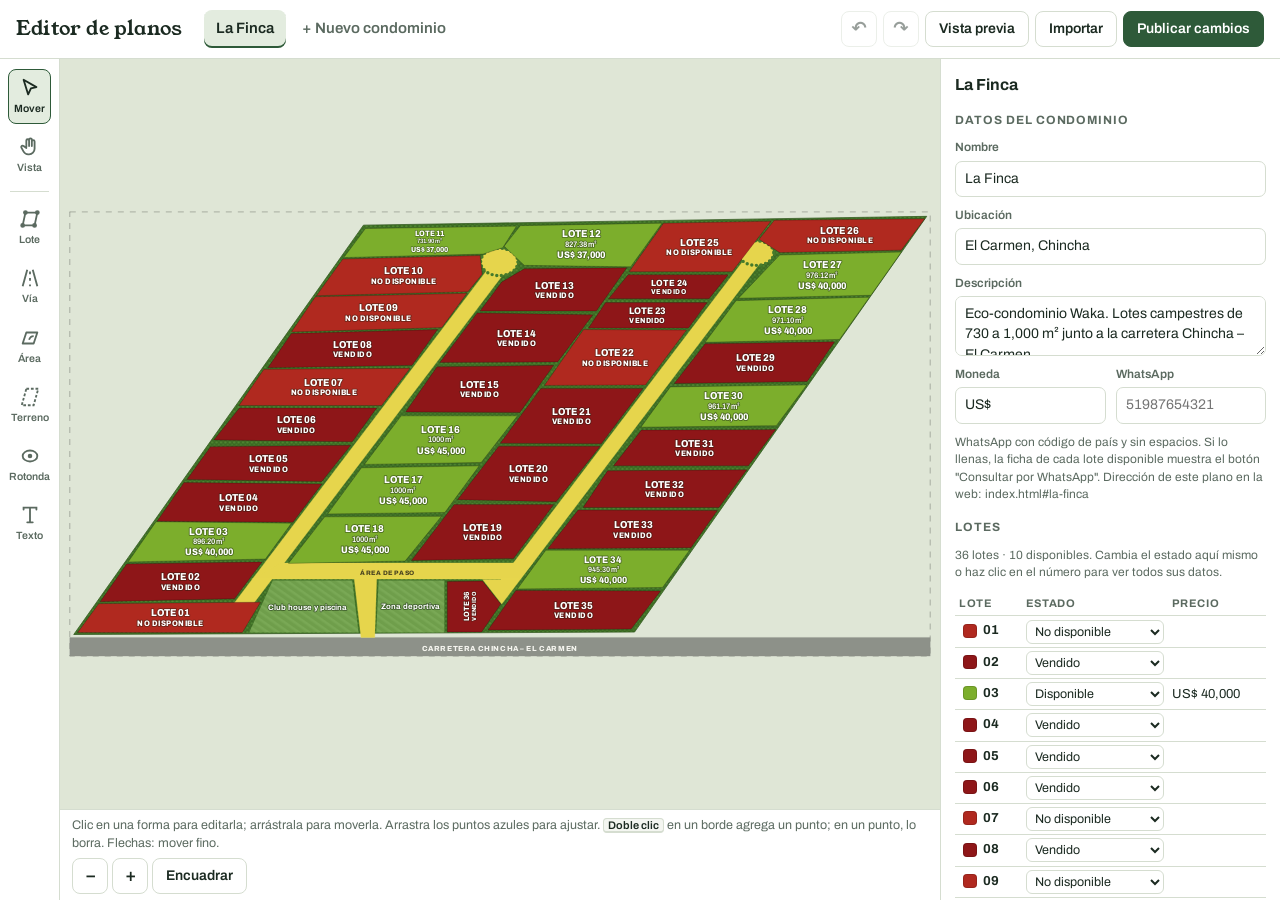
==== editor.html @ 71a41a4e "Plataforma de planos de lotes con La Finca digitalizada Reemplaza el contenido anterior del reposito" ====
<!doctype html>
<html lang="es">
<head>
<meta charset="utf-8">
<meta name="viewport" content="width=device-width, initial-scale=1, viewport-fit=cover">
<title>Editor de Planos</title>
<meta name="robots" content="noindex">
<link rel="preconnect" href="https://fonts.googleapis.com">
<link rel="preconnect" href="https://fonts.gstatic.com" crossorigin>
<link rel="stylesheet" href="https://fonts.googleapis.com/css2?family=Archivo:wdth,wght@75..125,400..800&family=Young+Serif&display=swap">
<link rel="stylesheet" href="assets/css/estilo.css">
</head>
<body class="editor-body">
<header class="barra">
  <div class="marca"><span class="marca-nombre">Editor de planos</span></div>
  <nav class="pestanas" id="pestanas" role="tablist" aria-label="Condominios"></nav>
  <div class="acciones">
    <button type="button" class="btn btn-icono" id="btnDeshacer" title="Deshacer (Ctrl+Z)" aria-label="Deshacer">↶</button>
    <button type="button" class="btn btn-icono" id="btnRehacer" title="Rehacer (Ctrl+Y)" aria-label="Rehacer">↷</button>
    <a class="btn" id="btnVista" href="index.html?borrador" target="_blank" rel="noopener">Vista previa</a>
    <button type="button" class="btn" id="btnImportar">Importar</button>
    <button type="button" class="btn btn-primario" id="btnPublicar">Publicar cambios</button>
    <input type="file" id="archivoImportar" accept=".js,.json,application/json,text/javascript" hidden>
  </div>
</header>

<div class="aviso-borrador" id="avisoBorrador" hidden>
  <span>Tienes cambios guardados en este navegador que aún no están publicados en la web.</span>
  <button type="button" class="btn" id="btnDescartar">Descartar borrador</button>
</div>

<main class="editor">
  <nav class="herramientas" id="herramientas" aria-label="Herramientas">
    <button type="button" class="herr" data-herr="seleccionar" title="Seleccionar y mover (V)">
      <svg viewBox="0 0 24 24" fill="none" stroke="currentColor" stroke-width="2" stroke-linejoin="round"><path d="M5 3l14 8-6 1.5L10 19z"/></svg>Mover</button>
    <button type="button" class="herr" data-herr="mano" title="Desplazar la vista (H o barra espaciadora)">
      <svg viewBox="0 0 24 24" fill="none" stroke="currentColor" stroke-width="2" stroke-linecap="round"><path d="M8 12V5a1.5 1.5 0 013 0v6m0-7a1.5 1.5 0 013 0v7m0-5a1.5 1.5 0 013 0v8a6 6 0 01-6 6h-1a6 6 0 01-5-3l-2.5-4.5a1.5 1.5 0 012.5-1.5L8 13"/></svg>Vista</button>
    <div class="herr-sep"></div>
    <button type="button" class="herr" data-herr="lote" title="Dibujar lote (L)">
      <svg viewBox="0 0 24 24" fill="none" stroke="currentColor" stroke-width="2" stroke-linejoin="round"><path d="M7 5h13l-3 14H4z"/><circle cx="7" cy="5" r="1.6" fill="currentColor"/><circle cx="20" cy="5" r="1.6" fill="currentColor"/><circle cx="17" cy="19" r="1.6" fill="currentColor"/><circle cx="4" cy="19" r="1.6" fill="currentColor"/></svg>Lote</button>
    <button type="button" class="herr" data-herr="via" title="Dibujar vía o calle (R)">
      <svg viewBox="0 0 24 24" fill="none" stroke="currentColor" stroke-width="2"><path d="M9 3L4 21M15 3l5 18"/><path d="M12 5v3m0 4v3m0 4v2" stroke-dasharray="0"/></svg>Vía</button>
    <button type="button" class="herr" data-herr="area" title="Dibujar área común (A)">
      <svg viewBox="0 0 24 24" fill="none" stroke="currentColor" stroke-width="2" stroke-linejoin="round"><path d="M4 18l4-12h12l-4 12z"/><path d="M11 14c1-3 3-4 5-4" /></svg>Área</button>
    <button type="button" class="herr" data-herr="terreno" title="Dibujar contorno del terreno (T)">
      <svg viewBox="0 0 24 24" fill="none" stroke="currentColor" stroke-width="2" stroke-dasharray="3 2"><path d="M8 3h13l-5 18H3z"/></svg>Terreno</button>
    <button type="button" class="herr" data-herr="rotonda" title="Rotonda: arrastra para dibujar (O)">
      <svg viewBox="0 0 24 24" fill="none" stroke="currentColor" stroke-width="2"><ellipse cx="12" cy="12" rx="8" ry="6"/><circle cx="12" cy="12" r="1.5" fill="currentColor"/></svg>Rotonda</button>
    <button type="button" class="herr" data-herr="texto" title="Texto (X)">
      <svg viewBox="0 0 24 24" fill="none" stroke="currentColor" stroke-width="2" stroke-linecap="round"><path d="M5 6V4h14v2M12 4v16M9 20h6"/></svg>Texto</button>
  </nav>

  <section class="lienzo" id="lienzo">
    <div class="plano-marco" id="marco">
      <svg id="plano" class="plano-svg" role="img" aria-label="Plano en edición"></svg>
    </div>
    <div class="lienzo-info">
      <span id="ayudaHerr"></span>
      <span class="zoom">
        <button type="button" class="btn btn-icono" id="zoomMenos" aria-label="Alejar">−</button>
        <button type="button" class="btn btn-icono" id="zoomMas" aria-label="Acercar">+</button>
        <button type="button" class="btn" id="zoomReset">Encuadrar</button>
      </span>
    </div>
  </section>

  <aside class="propiedades" id="propiedades" aria-label="Propiedades"></aside>
</main>

<dialog class="modal" id="modal"></dialog>
<div class="aviso-flotante" id="aviso" role="status" hidden></div>

<script src="data/condominios.js"></script>
<script src="assets/js/plano.js"></script>
<script src="assets/js/editor.js"></script>
</body>
</html>
---- assets/css/estilo.css ----
/* ==========================================================================
   Estilo compartido: visor público (index.html) y editor (editor.html)
   ========================================================================== */

:root {
  --fondo: #eef1ea;
  --superficie: #ffffff;
  --superficie-2: #f4f6f1;
  --tinta: #1b2a21;
  --tenue: #5b6a60;
  --linea: #d5ddd0;
  --acento: #2e5a39;
  --acento-tinta: #ffffff;
  --acento-suave: #e3ecdf;
  --campo: #dfe6d6;
  --peligro: #a3261f;
  --sombra: 0 1px 2px rgb(20 40 25 / 8%), 0 6px 24px rgb(20 40 25 / 8%);
  --radio: 10px;
  --fuente: "Archivo", system-ui, -apple-system, "Segoe UI", Roboto, sans-serif;
  --fuente-titulo: "Young Serif", Georgia, "Times New Roman", serif;
  color-scheme: light;
}

@media (prefers-color-scheme: dark) {
  :root:not([data-theme="light"]) {
    --fondo: #111813;
    --superficie: #19221c;
    --superficie-2: #1f2a23;
    --tinta: #e5ece4;
    --tenue: #9aa99e;
    --linea: #2d3a31;
    --acento: #9ccc84;
    --acento-tinta: #10200f;
    --acento-suave: #24352a;
    --campo: #1c261f;
    --peligro: #ef7a6f;
    --sombra: 0 1px 2px rgb(0 0 0 / 30%), 0 6px 24px rgb(0 0 0 / 25%);
    color-scheme: dark;
  }
}
:root[data-theme="dark"] {
  --fondo: #111813;
  --superficie: #19221c;
  --superficie-2: #1f2a23;
  --tinta: #e5ece4;
  --tenue: #9aa99e;
  --linea: #2d3a31;
  --acento: #9ccc84;
  --acento-tinta: #10200f;
  --acento-suave: #24352a;
  --campo: #1c261f;
  --peligro: #ef7a6f;
  --sombra: 0 1px 2px rgb(0 0 0 / 30%), 0 6px 24px rgb(0 0 0 / 25%);
  color-scheme: dark;
}

* { box-sizing: border-box; }
html, body { height: 100%; }
body {
  margin: 0;
  background: var(--fondo);
  color: var(--tinta);
  font: 15px/1.45 var(--fuente);
  font-variant-numeric: tabular-nums;
}
button, input, select, textarea { font: inherit; color: inherit; }
[hidden] { display: none !important; }
:focus-visible { outline: 2px solid var(--acento); outline-offset: 2px; }

/* ---------- Botones ---------- */
.btn {
  display: inline-flex; align-items: center; justify-content: center; gap: 6px;
  min-height: 36px; padding: 7px 13px;
  border: 1px solid var(--linea); border-radius: 8px;
  background: var(--superficie); color: var(--tinta);
  font-weight: 600; font-size: 14px; line-height: 1.1;
  cursor: pointer; text-decoration: none; white-space: nowrap;
}
.btn:hover { background: var(--superficie-2); }
.btn:disabled { opacity: .45; cursor: default; }
.btn-primario { background: var(--acento); border-color: var(--acento); color: var(--acento-tinta); }
.btn-primario:hover { background: var(--acento); filter: brightness(1.08); }
.btn-peligro { color: var(--peligro); }
.btn-icono { width: 36px; padding: 0; font-size: 18px; }

/* ---------- Barra superior ---------- */
.barra {
  position: sticky; top: env(safe-area-inset-top, 0px); z-index: 20;
  display: flex; flex-wrap: wrap; align-items: center; gap: 10px 22px;
  padding: 10px 16px;
  background: var(--superficie);
  border-bottom: 1px solid var(--linea);
}
.marca { display: flex; align-items: baseline; gap: 10px; }
.marca-nombre { font-family: var(--fuente-titulo); font-size: 20px; letter-spacing: .01em; }
.marca-sub { font-size: 12px; color: var(--tenue); text-transform: uppercase; letter-spacing: .08em; }
.pestanas { display: flex; gap: 4px; flex-wrap: wrap; flex: 1; min-width: 0; }
.pestana {
  border: 0; background: transparent; cursor: pointer;
  padding: 8px 12px; border-radius: 8px;
  font-weight: 600; color: var(--tenue);
}
.pestana:hover { background: var(--superficie-2); color: var(--tinta); }
.pestana[aria-selected="true"] { background: var(--acento-suave); color: var(--tinta); box-shadow: inset 0 -2px 0 var(--acento); }

/* ---------- Plano (compartido) ---------- */
.plano-marco {
  position: relative;
  background: var(--campo);
  border-radius: var(--radio);
  overflow: hidden;
  touch-action: none;
}
.plano-svg { display: block; width: 100%; height: auto; user-select: none; -webkit-user-select: none; }
.plano-svg text { font-family: "Archivo", system-ui, sans-serif; }

.forma-lote polygon { stroke: rgb(0 0 0 / 22%); stroke-width: 1; vector-effect: non-scaling-stroke; transition: filter .12s, opacity .15s; }
.interactivo .forma-lote { cursor: pointer; }
.interactivo .forma-lote:hover polygon { filter: brightness(1.13) saturate(1.05); }
.forma-lote.sel polygon { stroke: #ffffff; stroke-width: 3.5; }
.forma-lote.sel { filter: drop-shadow(0 0 5px rgb(0 0 0 / 55%)); }
.forma-lote.atenuado { opacity: .32; }
.etiqueta-lote { pointer-events: none; fill: #fff; font-weight: 800; paint-order: stroke; stroke: rgb(20 30 15 / 45%); stroke-linejoin: round; font-stretch: 90%; }
.etiqueta-lote .l-e { letter-spacing: .06em; }
.etiqueta-area { pointer-events: none; fill: #fff; font-weight: 700; paint-order: stroke; stroke: rgb(20 40 15 / 55%); stroke-linejoin: round; text-anchor: middle; }
.texto-libre { font-weight: 800; letter-spacing: .08em; text-anchor: middle; }

.leyenda { display: flex; flex-wrap: wrap; gap: 6px 16px; font-size: 13px; color: var(--tenue); }
.leyenda span { display: inline-flex; align-items: center; gap: 6px; }
.muestra { width: 14px; height: 14px; border-radius: 4px; flex: none; box-shadow: inset 0 0 0 1px rgb(0 0 0 / 15%); }

.zoom { display: flex; gap: 4px; }

/* ==========================================================================
   Visor público
   ========================================================================== */
.visor {
  display: grid; grid-template-columns: minmax(0, 1fr) 340px; gap: 16px;
  max-width: 1500px; margin: 0 auto; padding: 16px;
}
.tarjeta { background: var(--superficie); border: 1px solid var(--linea); border-radius: 14px; box-shadow: var(--sombra); }
.plano-card { padding: 16px; display: flex; flex-direction: column; gap: 12px; min-width: 0; }
.plano-cabecera { display: flex; flex-wrap: wrap; justify-content: space-between; align-items: flex-end; gap: 8px 20px; }
.plano-cabecera h1 { font-family: var(--fuente-titulo); font-weight: 400; font-size: clamp(26px, 3.2vw, 36px); line-height: 1.05; margin: 0; text-wrap: balance; }
.plano-cabecera p { margin: 4px 0 0; color: var(--tenue); }
.resumen { display: flex; gap: 18px; }
.cifra { display: flex; flex-direction: column; align-items: flex-end; }
.cifra b { font-size: 24px; line-height: 1; }
.cifra small { font-size: 11px; text-transform: uppercase; letter-spacing: .08em; color: var(--tenue); }
.cifra-verde b { color: #4f8a1f; }
:root[data-theme="dark"] .cifra-verde b { color: #9ccc84; }
@media (prefers-color-scheme: dark) { :root:not([data-theme="light"]) .cifra-verde b { color: #9ccc84; } }
.plano-herramientas { display: flex; flex-wrap: wrap; justify-content: space-between; align-items: center; gap: 8px; }
.segmento { display: inline-flex; border: 1px solid var(--linea); border-radius: 9px; padding: 2px; background: var(--superficie-2); }
.segmento button { border: 0; background: transparent; padding: 6px 12px; border-radius: 7px; cursor: pointer; font-weight: 600; font-size: 14px; color: var(--tenue); }
.segmento button[aria-pressed="true"] { background: var(--superficie); color: var(--tinta); box-shadow: 0 1px 2px rgb(0 0 0 / 12%); }
.nota-plano { font-size: 12px; color: var(--tenue); margin: 0; }

.panel { padding: 16px; display: flex; flex-direction: column; gap: 14px; align-self: start; position: sticky; top: 76px; max-height: calc(100vh - 92px); overflow: auto; }
.panel h2 { margin: 0; font-size: 13px; text-transform: uppercase; letter-spacing: .09em; color: var(--tenue); font-weight: 700; }
.lista-lotes { display: flex; flex-direction: column; gap: 6px; margin: 0; padding: 0; list-style: none; }
.fila-lote {
  width: 100%; display: grid; grid-template-columns: auto 1fr auto; align-items: center; gap: 10px;
  padding: 10px 12px; text-align: left; cursor: pointer;
  background: var(--superficie-2); border: 1px solid transparent; border-radius: 10px;
}
.fila-lote:hover { border-color: var(--linea); }
.fila-lote strong { display: block; font-size: 15px; }
.fila-lote small { color: var(--tenue); font-size: 13px; }
.fila-precio { font-weight: 700; font-size: 15px; }
.vacio { color: var(--tenue); font-size: 14px; margin: 0; }

.detalle { display: flex; flex-direction: column; gap: 14px; }
.detalle-cab { display: flex; justify-content: space-between; align-items: flex-start; gap: 10px; }
.detalle-cab h3 { font-family: var(--fuente-titulo); font-weight: 400; font-size: 30px; line-height: 1; margin: 2px 0 0; }
.pastilla { display: inline-flex; align-items: center; gap: 6px; padding: 4px 10px; border-radius: 99px; font-size: 12px; font-weight: 700; letter-spacing: .06em; text-transform: uppercase; color: #fff; }
.precio-grande { font-size: 28px; font-weight: 800; letter-spacing: -.01em; }
.precio-grande small { display: block; font-size: 12px; font-weight: 600; color: var(--tenue); letter-spacing: .06em; text-transform: uppercase; }
.datos { display: grid; grid-template-columns: 1fr 1fr; gap: 10px; margin: 0; }
.datos div { background: var(--superficie-2); border-radius: 10px; padding: 10px 12px; }
.datos .ancho { grid-column: 1 / -1; }
.datos dt { font-size: 11px; text-transform: uppercase; letter-spacing: .08em; color: var(--tenue); }
.datos dd { margin: 2px 0 0; font-weight: 700; font-size: 16px; overflow-wrap: anywhere; }
.contacto { display: flex; flex-direction: column; gap: 6px; font-size: 13px; color: var(--tenue); }

.pie { max-width: 1500px; margin: 0 auto; padding: 0 16px 24px; color: var(--tenue); font-size: 12px; }

@media (max-width: 600px) {
  .barra { gap: 6px 12px; }
  .pestanas { flex: 1 1 100%; flex-wrap: nowrap; overflow-x: auto; }
  .pestana { flex: none; }
}
@media (max-width: 960px) {
  .visor { grid-template-columns: 1fr; padding: 12px; }
  .panel { position: static; max-height: none; }
  .plano-card { padding: 12px; }
}

/* Modo incrustado (iframe en otra web): index.html?embed */
.embed .barra, .embed .pie { display: none; }
.embed .visor { padding: 8px; }

/* ==========================================================================
   Editor
   ========================================================================== */
.editor-body { display: flex; flex-direction: column; height: 100%; overflow: hidden; }
.editor-body .barra { position: static; }
.acciones { display: flex; flex-wrap: wrap; gap: 6px; }
.aviso-borrador {
  display: flex; flex-wrap: wrap; align-items: center; gap: 8px 14px;
  padding: 7px 16px; font-size: 13px;
  background: var(--acento-suave); border-bottom: 1px solid var(--linea);
}
.editor {
  flex: 1; min-height: 0;
  display: grid; grid-template-columns: 60px minmax(0, 1fr) 340px;
}
.herramientas {
  display: flex; flex-direction: column; gap: 4px; padding: 10px 8px;
  background: var(--superficie); border-right: 1px solid var(--linea); overflow: auto;
}
.herr {
  display: flex; flex-direction: column; align-items: center; gap: 2px;
  padding: 7px 2px; border: 1px solid transparent; border-radius: 8px;
  background: transparent; cursor: pointer; font-size: 10.5px; font-weight: 600; color: var(--tenue);
}
.herr svg { width: 22px; height: 22px; }
.herr:hover { background: var(--superficie-2); color: var(--tinta); }
.herr[aria-pressed="true"] { background: var(--acento-suave); border-color: var(--acento); color: var(--tinta); }
.herr-sep { height: 1px; background: var(--linea); margin: 4px 2px; }

.lienzo { position: relative; min-width: 0; min-height: 0; display: flex; flex-direction: column; background: var(--campo); }
.lienzo .plano-marco { flex: 1; border-radius: 0; }
.lienzo .plano-svg { position: absolute; inset: 0; width: 100%; height: 100%; }
.lienzo-info {
  display: flex; flex-wrap: wrap; justify-content: space-between; align-items: center; gap: 6px 14px;
  padding: 6px 12px; font-size: 12.5px; color: var(--tenue);
  background: var(--superficie); border-top: 1px solid var(--linea);
}
.lienzo-info kbd { font: 600 11px var(--fuente); border: 1px solid var(--linea); border-bottom-width: 2px; border-radius: 4px; padding: 0 4px; background: var(--superficie-2); color: var(--tinta); }
.modo-mano .plano-svg { cursor: grab; }
.modo-dibujo .plano-svg { cursor: crosshair; }

.propiedades { background: var(--superficie); border-left: 1px solid var(--linea); overflow: auto; padding: 14px; display: flex; flex-direction: column; gap: 16px; }
.propiedades h2 { margin: 0; font-size: 16px; }
.propiedades h3 { margin: 0; font-size: 12px; text-transform: uppercase; letter-spacing: .08em; color: var(--tenue); }
.seccion { display: flex; flex-direction: column; gap: 10px; }
.rejilla { display: grid; grid-template-columns: 1fr 1fr; gap: 10px; }
.campo { display: flex; flex-direction: column; gap: 4px; font-size: 12px; font-weight: 600; color: var(--tenue); min-width: 0; }
.campo.ancho { grid-column: 1 / -1; }
.campo input, .campo select, .campo textarea {
  width: 100%; min-width: 0; padding: 7px 9px;
  border: 1px solid var(--linea); border-radius: 7px;
  background: var(--superficie); color: var(--tinta); font-weight: 400; font-size: 14px;
}
.campo textarea { resize: vertical; min-height: 60px; }
.campo input[type="range"] { padding: 0; }
.campo input[type="color"] { padding: 2px; height: 34px; }
.ayuda { font-size: 12px; color: var(--tenue); margin: 0; }
.fila-botones { display: flex; flex-wrap: wrap; gap: 6px; }
.tabla-lotes { width: 100%; border-collapse: collapse; font-size: 13px; }
.tabla-lotes th { text-align: left; font-size: 11px; text-transform: uppercase; letter-spacing: .06em; color: var(--tenue); font-weight: 700; padding: 4px; }
.tabla-lotes td { padding: 3px 4px; border-top: 1px solid var(--linea); }
.tabla-lotes tr:hover td { background: var(--superficie-2); }
.tabla-lotes select { width: 100%; padding: 3px 4px; border: 1px solid var(--linea); border-radius: 6px; background: var(--superficie); font-size: 12.5px; }
.tabla-lotes button { border: 0; background: none; cursor: pointer; font-weight: 700; padding: 2px 4px; display: inline-flex; align-items: center; gap: 6px; }

.manija { fill: #ffffff; stroke: #1f6fd1; vector-effect: non-scaling-stroke; stroke-width: 2; cursor: move; }
.manija-etiqueta { fill: #1f6fd1; stroke: #fff; stroke-width: 1.5; vector-effect: non-scaling-stroke; cursor: move; }
.contorno-sel { fill: none; stroke: #1f6fd1; stroke-width: 2; stroke-dasharray: 6 4; vector-effect: non-scaling-stroke; pointer-events: none; }
.previa { fill: rgb(31 111 209 / 18%); stroke: #1f6fd1; stroke-width: 2; vector-effect: non-scaling-stroke; pointer-events: none; }
.iman { fill: none; stroke: #ff3d7f; stroke-width: 2; vector-effect: non-scaling-stroke; pointer-events: none; }
.forma-editable { cursor: pointer; }

dialog.modal {
  width: min(560px, calc(100vw - 32px)); max-height: calc(100vh - 48px);
  border: 1px solid var(--linea); border-radius: 14px; padding: 0;
  background: var(--superficie); color: var(--tinta); box-shadow: var(--sombra);
}
dialog.modal::backdrop { background: rgb(10 20 12 / 45%); }
.modal-cuerpo { padding: 18px; display: flex; flex-direction: column; gap: 12px; }
.modal-cuerpo h2 { margin: 0; font-size: 18px; }
.modal-cuerpo p { margin: 0; }
.modal-cuerpo textarea { width: 100%; height: 180px; font: 12px/1.4 ui-monospace, "SFMono-Regular", Menlo, Consolas, monospace; border: 1px solid var(--linea); border-radius: 8px; padding: 8px; background: var(--superficie-2); }
.modal-cuerpo ol { margin: 0; padding-left: 20px; display: flex; flex-direction: column; gap: 4px; }
.modal-pie { display: flex; justify-content: flex-end; flex-wrap: wrap; gap: 8px; padding: 12px 18px; border-top: 1px solid var(--linea); }

.aviso-flotante {
  position: fixed; left: 50%; bottom: calc(18px + env(safe-area-inset-bottom, 0px)); transform: translateX(-50%);
  background: var(--tinta); color: var(--fondo); padding: 9px 16px; border-radius: 9px;
  font-size: 14px; font-weight: 600; z-index: 50; box-shadow: var(--sombra);
}

@media (max-width: 1100px) {
  .editor { grid-template-columns: 56px minmax(0, 1fr) 290px; }
}
@media (max-width: 760px) {
  .editor-body { height: auto; overflow: visible; }
  .editor { grid-template-columns: 1fr; }
  .herramientas { flex-direction: row; flex-wrap: wrap; border-right: 0; border-bottom: 1px solid var(--linea); }
  .herr-sep { width: 1px; height: auto; margin: 2px 4px; }
  .lienzo { height: 62vh; }
  .propiedades { border-left: 0; border-top: 1px solid var(--linea); }
}

@media (prefers-reduced-motion: reduce) {
  * { transition: none !important; scroll-behavior: auto !important; }
}
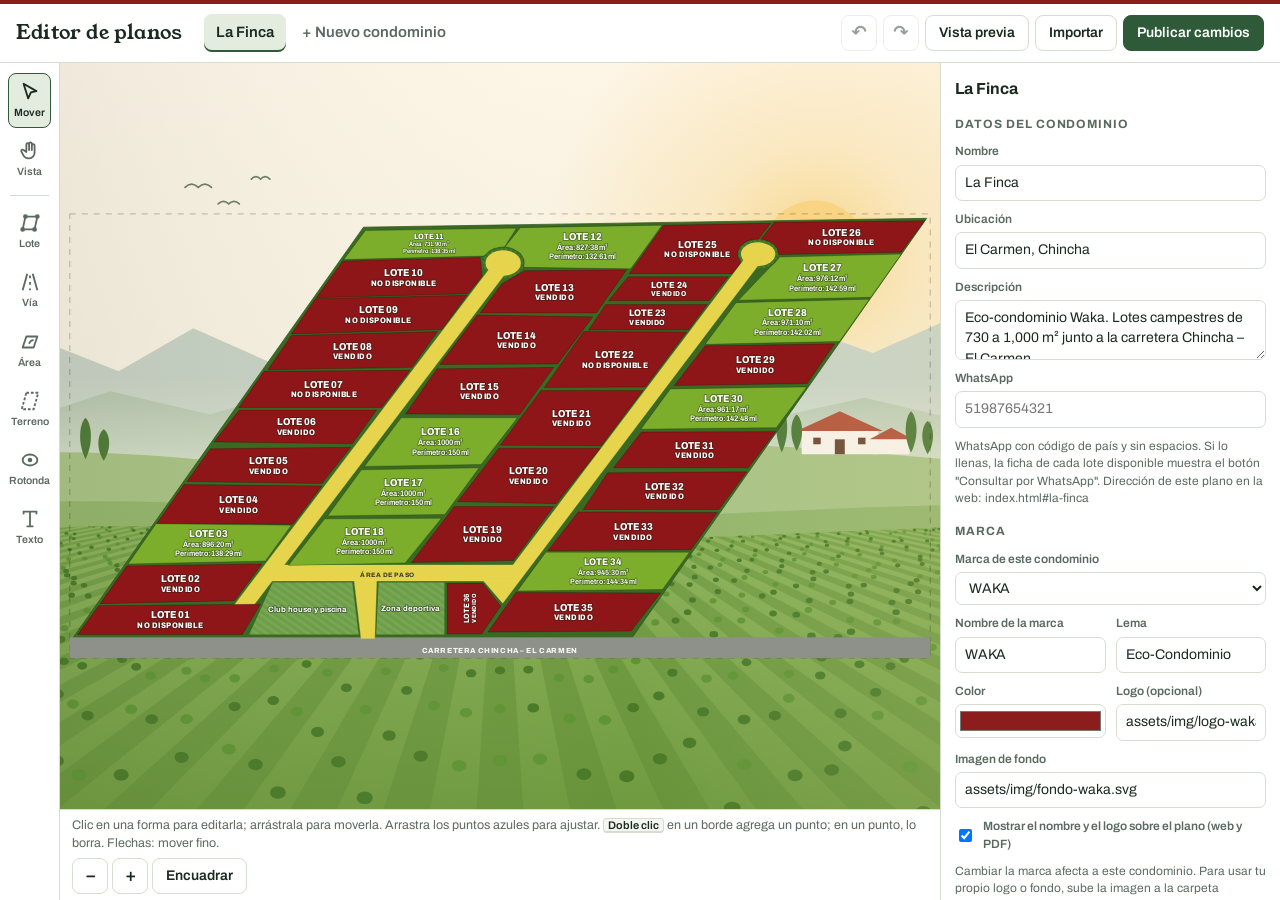
==== commit 6af0fc80: "Fondo y logo WAKA sobre el plano, setos sólidos y PDF para imprimir - Setos entre lotes en verde sól" ====
--- a/editor.html
+++ b/editor.html
@@ -7,7 +7,7 @@
 <meta name="robots" content="noindex">
 <link rel="preconnect" href="https://fonts.googleapis.com">
 <link rel="preconnect" href="https://fonts.gstatic.com" crossorigin>
-<link rel="stylesheet" href="https://fonts.googleapis.com/css2?family=Archivo:wdth,wght@75..125,400..800&family=Young+Serif&display=swap">
+<link rel="stylesheet" href="https://fonts.googleapis.com/css2?family=Archivo:wdth,wght@75..125,400..800&family=Great+Vibes&family=Young+Serif&display=swap">
 <link rel="stylesheet" href="assets/css/estilo.css">
 </head>
 <body class="editor-body">
--- a/assets/css/estilo.css
+++ b/assets/css/estilo.css
@@ -18,6 +18,11 @@
   --radio: 10px;
   --fuente: "Archivo", system-ui, -apple-system, "Segoe UI", Roboto, sans-serif;
   --fuente-titulo: "Young Serif", Georgia, "Times New Roman", serif;
+  --marca: #8c1d1d;             /* lo cambia la marca del condominio (visor.js) */
+  --fondo-img: none;            /* paisaje de la marca */
+  --velo: rgb(238 241 234 / 84%);
+  --ok: #3f7a1f;
+  --alerta: #a35a00;
   color-scheme: light;
 }
 
@@ -35,6 +40,9 @@
     --campo: #1c261f;
     --peligro: #ef7a6f;
     --sombra: 0 1px 2px rgb(0 0 0 / 30%), 0 6px 24px rgb(0 0 0 / 25%);
+    --velo: rgb(17 24 19 / 90%);
+    --ok: #9ccc84;
+    --alerta: #f0b35e;
     color-scheme: dark;
   }
 }
@@ -51,6 +59,9 @@
   --campo: #1c261f;
   --peligro: #ef7a6f;
   --sombra: 0 1px 2px rgb(0 0 0 / 30%), 0 6px 24px rgb(0 0 0 / 25%);
+  --velo: rgb(17 24 19 / 90%);
+  --ok: #9ccc84;
+  --alerta: #f0b35e;
   color-scheme: dark;
 }
 
@@ -58,7 +69,11 @@
 html, body { height: 100%; }
 body {
   margin: 0;
-  background: var(--fondo);
+  background-color: var(--fondo);
+  background-image: linear-gradient(var(--velo), var(--velo)), var(--fondo-img);
+  background-size: cover;
+  background-position: center bottom;
+  background-attachment: fixed;
   color: var(--tinta);
   font: 15px/1.45 var(--fuente);
   font-variant-numeric: tabular-nums;
@@ -89,9 +104,11 @@
   display: flex; flex-wrap: wrap; align-items: center; gap: 10px 22px;
   padding: 10px 16px;
   background: var(--superficie);
+  border-top: 4px solid var(--marca);
   border-bottom: 1px solid var(--linea);
 }
-.marca { display: flex; align-items: baseline; gap: 10px; }
+.marca { display: flex; align-items: center; gap: 10px; }
+.marca-logo { height: 38px; width: auto; display: block; }
 .marca-nombre { font-family: var(--fuente-titulo); font-size: 20px; letter-spacing: .01em; }
 .marca-sub { font-size: 12px; color: var(--tenue); text-transform: uppercase; letter-spacing: .08em; }
 .pestanas { display: flex; gap: 4px; flex-wrap: wrap; flex: 1; min-width: 0; }
@@ -106,7 +123,8 @@
 /* ---------- Plano (compartido) ---------- */
 .plano-marco {
   position: relative;
-  background: var(--campo);
+  container-type: inline-size;
+  background: var(--campo) var(--fondo-img) center bottom / cover no-repeat;
   border-radius: var(--radio);
   overflow: hidden;
   touch-action: none;
@@ -129,7 +147,7 @@
 .leyenda span { display: inline-flex; align-items: center; gap: 6px; }
 .muestra { width: 14px; height: 14px; border-radius: 4px; flex: none; box-shadow: inset 0 0 0 1px rgb(0 0 0 / 15%); }
 
-.zoom { display: flex; gap: 4px; }
+.zoom { display: flex; flex-wrap: wrap; gap: 4px; }
 
 /* ==========================================================================
    Visor público
@@ -306,3 +324,97 @@
 @media (prefers-reduced-motion: reduce) {
   * { transition: none !important; scroll-behavior: auto !important; }
 }
+
+/* ==========================================================================
+   Precios y simulador de crédito (visor)
+   ========================================================================== */
+.precios { display: grid; grid-template-columns: 1fr 1fr; gap: 10px; }
+.precio-caja { background: var(--superficie-2); border-radius: 10px; padding: 10px 12px; }
+.precio-caja.principal { grid-column: 1 / -1; background: var(--acento-suave); }
+.precio-caja small { display: block; font-size: 11px; font-weight: 700; letter-spacing: .08em; text-transform: uppercase; color: var(--tenue); }
+.precio-caja b { display: block; font-size: 17px; }
+.precio-caja.principal b { font-size: 28px; letter-spacing: -.01em; }
+.precio-caja span { font-size: 12.5px; color: var(--tenue); }
+
+.simulador { display: flex; flex-direction: column; gap: 12px; border: 1px solid var(--linea); border-radius: 12px; padding: 14px; }
+.simulador h4 { margin: 0; font-size: 15px; }
+.sim-campo { display: flex; flex-direction: column; gap: 5px; font-size: 12px; font-weight: 700; letter-spacing: .06em; text-transform: uppercase; color: var(--tenue); }
+.sim-dinero { display: flex; align-items: center; border: 1px solid var(--linea); border-radius: 8px; background: var(--superficie); overflow: hidden; }
+.sim-dinero span { padding: 0 10px; font-weight: 700; color: var(--tenue); text-transform: none; letter-spacing: 0; }
+.sim-dinero input { flex: 1; min-width: 0; border: 0; padding: 9px 10px 9px 0; font-size: 17px; font-weight: 700; background: transparent; letter-spacing: 0; }
+.sim-dinero input:focus { outline: none; }
+.sim-dinero:focus-within { outline: 2px solid var(--acento); outline-offset: 1px; }
+.sim-nota { font-size: 12px; font-weight: 500; text-transform: none; letter-spacing: 0; color: var(--tenue); }
+.sim-nota.alerta { color: var(--alerta); font-weight: 700; }
+.chips { display: flex; flex-wrap: wrap; gap: 6px; }
+.chip { border: 1px solid var(--linea); background: var(--superficie); border-radius: 99px; padding: 6px 12px; font-weight: 700; font-size: 13.5px; cursor: pointer; }
+.chip[aria-pressed="true"] { background: var(--acento); border-color: var(--acento); color: var(--acento-tinta); }
+.chip-otro { width: 76px; border: 1px solid var(--linea); border-radius: 99px; padding: 6px 10px; font-size: 13.5px; background: var(--superficie); }
+.sim-resultado { background: var(--acento-suave); border-radius: 10px; padding: 12px; display: flex; flex-direction: column; gap: 8px; }
+.sim-cuota small { display: block; font-size: 11px; font-weight: 700; letter-spacing: .08em; text-transform: uppercase; color: var(--tenue); }
+.sim-cuota b { font-size: 30px; letter-spacing: -.01em; line-height: 1.1; }
+.sim-cuota b { white-space: nowrap; }
+.sim-cuota b span { font-size: 15px; font-weight: 600; color: var(--tenue); }
+.sim-lineas { margin: 0; display: grid; grid-template-columns: 1fr auto; gap: 3px 10px; font-size: 13.5px; }
+.sim-lineas dt { color: var(--tenue); }
+.sim-lineas dd { margin: 0; font-weight: 700; text-align: right; }
+.tabla-plazos { width: 100%; border-collapse: collapse; font-size: 13px; }
+.tabla-plazos th { text-align: right; font-size: 11px; text-transform: uppercase; letter-spacing: .06em; color: var(--tenue); padding: 4px; }
+.tabla-plazos th:first-child, .tabla-plazos td:first-child { text-align: left; }
+.tabla-plazos td { text-align: right; padding: 6px 4px; border-top: 1px solid var(--linea); cursor: pointer; white-space: nowrap; }
+.tabla-plazos tr:hover td { background: var(--superficie-2); }
+.tabla-plazos tr.activo td { background: var(--acento-suave); font-weight: 700; }
+.fila-lote .desde { display: block; font-size: 12px; font-weight: 600; color: var(--tenue); text-align: right; }
+.acciones-ficha { display: flex; flex-wrap: wrap; gap: 8px; }
+
+/* ==========================================================================
+   Impresión / PDF (plano y cotización)
+   ========================================================================== */
+#impresion { display: none; }
+@page { size: A4 portrait; margin: 12mm; }
+@page plano { size: A4 landscape; margin: 10mm; }
+@media print {
+  html, body { height: auto; background: #fff !important; color: #1b2a21; }
+  body > *:not(#impresion) { display: none !important; }
+  #impresion { display: block; }
+  * { -webkit-print-color-adjust: exact; print-color-adjust: exact; }
+}
+.hoja { font: 12.5px/1.45 var(--fuente); color: #1b2a21; background: #fff; }
+.hoja-plano { page: plano; }
+.hoja-cab { display: flex; justify-content: space-between; align-items: center; gap: 16px; padding: 12px 16px; border-radius: 10px; background: var(--marca); color: #fff; }
+.hoja-cab .h-marca { display: flex; align-items: center; gap: 10px; }
+.hoja-cab .h-marca img { height: 34px; background: #fff; border-radius: 6px; padding: 3px; }
+.hoja-cab b { font-family: var(--fuente-titulo); font-weight: 400; font-size: 22px; letter-spacing: .02em; }
+.hoja-cab small { display: block; font-size: 11px; letter-spacing: .1em; text-transform: uppercase; opacity: .85; }
+.hoja-cab .h-der { text-align: right; font-size: 11.5px; }
+.hoja h1 { font-family: var(--fuente-titulo); font-weight: 400; font-size: 26px; margin: 14px 0 2px; }
+.hoja .h-sub { color: #5b6a60; margin: 0 0 10px; }
+.hoja .plano-marco { border-radius: 8px; border: 1px solid #d5ddd0; }
+.hoja .leyenda { color: #5b6a60; margin: 6px 0 10px; }
+.hoja table { width: 100%; border-collapse: collapse; }
+.hoja th { text-align: left; font-size: 10.5px; text-transform: uppercase; letter-spacing: .07em; color: #5b6a60; padding: 5px 8px; border-bottom: 1.5px solid #1b2a21; }
+.hoja td { padding: 5px 8px; border-bottom: 1px solid #d5ddd0; }
+.hoja .num { text-align: right; }
+.hoja .dos { display: grid; grid-template-columns: 1fr 1.25fr; gap: 16px; align-items: start; }
+.hoja h2 { font-size: 13px; text-transform: uppercase; letter-spacing: .09em; color: #5b6a60; margin: 16px 0 6px; }
+.hoja .cuota-grande { font-size: 30px; font-weight: 800; }
+.hoja .destacado td { background: #eef3e8; font-weight: 700; }
+.hoja .pie-hoja { margin-top: 14px; font-size: 10.5px; color: #5b6a60; border-top: 1px solid #d5ddd0; padding-top: 8px; }
+.hoja-cotizacion .plano-marco svg { max-height: 330px; }
+
+/* Sellos sobre el plano: nombre del condominio y logo de la marca */
+.sello { position: absolute; pointer-events: none; z-index: 2; }
+.sello-cond { top: 2.5%; left: 2%; display: flex; align-items: center; gap: .5em; font-size: 2.1cqw; color: #6e2317; }
+.sello-cond svg { width: 2.6em; height: auto; flex: none; }
+.sello-cond b { display: block; font: 400 2.3em/1 "Great Vibes", "Brush Script MT", cursive; text-shadow: 0 1px 0 #fff, 0 0 6px rgb(255 255 255 / 80%); }
+.sello-cond small { display: block; margin-top: .25em; font: 700 .62em/1 var(--fuente-titulo); letter-spacing: .28em; text-transform: uppercase; color: #3e3a2a; text-shadow: 0 0 4px rgb(255 255 255 / 90%); }
+.sello-marca { right: 1.6%; bottom: 7%; width: 20%; height: auto; filter: drop-shadow(0 2px 6px rgb(255 255 255 / 70%)); }
+
+/* PDF "solo imagen": plano, fondo y logo, a toda la hoja */
+@page poster { size: A4 landscape; margin: 0; }
+.hoja-poster {
+  page: poster; width: 297mm; height: 209mm; overflow: hidden;
+  display: flex; align-items: center; justify-content: center;
+  background: #eef2e2 var(--fondo-img) center bottom / cover no-repeat;
+}
+.hoja-poster .plano-marco { width: 96%; background: none; border: 0; border-radius: 0; }
